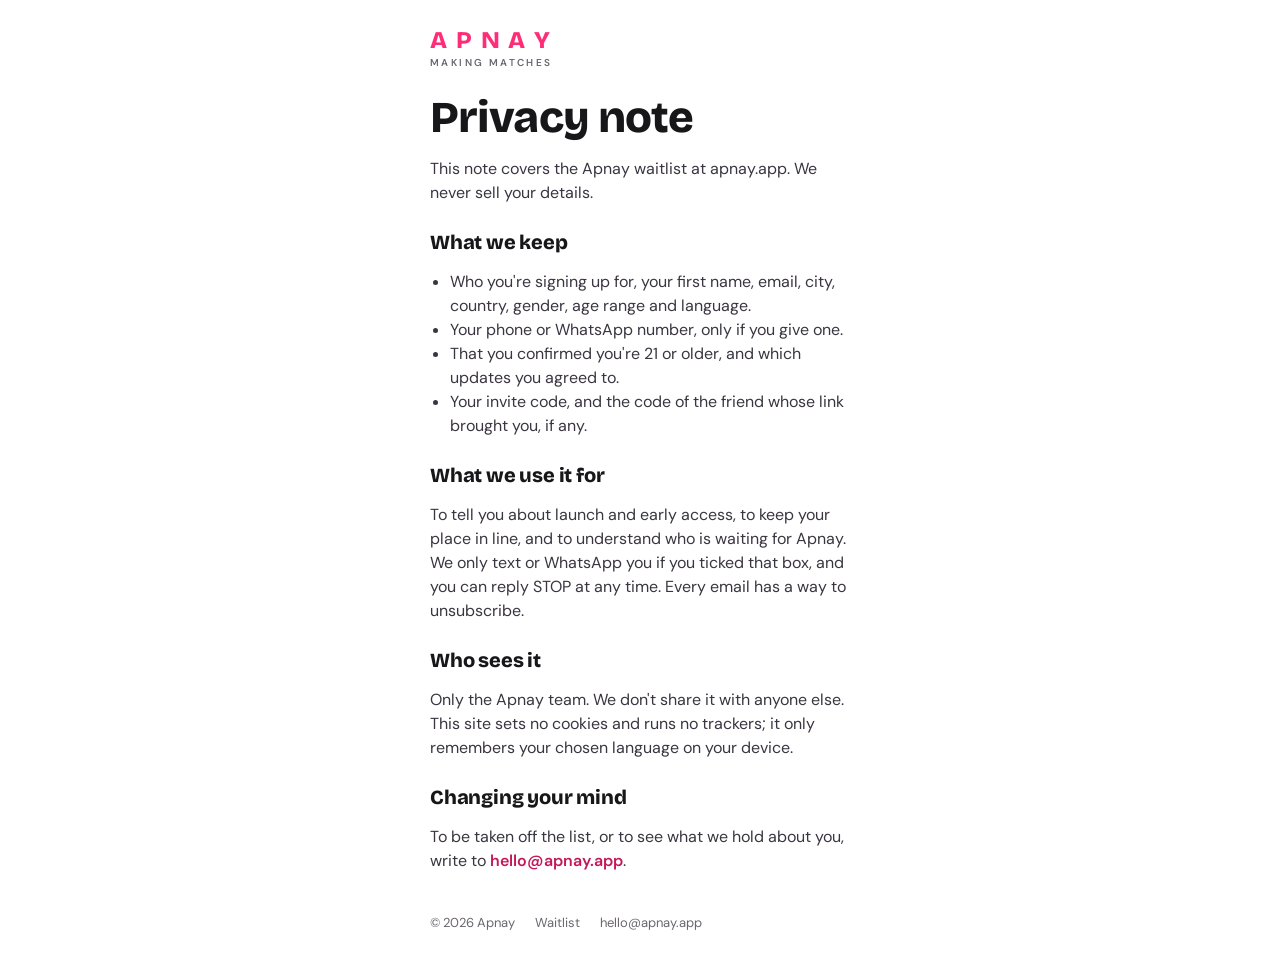
==== privacy.html @ a98d1a00 "Choose a language first, in 22 languages The page now opens with a language choice (the phone's lang" ====
<!doctype html>
<html lang="en" dir="ltr">
<head>
  <meta charset="utf-8">
  <meta name="viewport" content="width=device-width, initial-scale=1, viewport-fit=cover">
  <title>Privacy note — Apnay</title>
  <link rel="icon" href="favicon.svg" type="image/svg+xml">
  <link rel="stylesheet" href="styles.css">
</head>
<body>
<main class="prose">
  <a class="logo" href="/" dir="ltr" aria-label="Apnay, making matches">
    <span class="name" aria-hidden="true"><i>A</i><i>P</i><i>N</i><i>A</i><i>Y</i></span>
    <span class="tag" aria-hidden="true">MAKING MATCHES</span>
  </a>
  <h1 data-i18n="pTitle">Privacy note</h1>
  <p data-i18n="pIntro">This note covers the Apnay waitlist at apnay.app. We never sell your details.</p>

  <h2 data-i18n="pKeepH">What we keep</h2>
  <ul>
    <li data-i18n="pKeep1">Who you're signing up for, your first name, email, city, country, gender, age range and language.</li>
    <li data-i18n="pKeep2">Your phone or WhatsApp number, only if you give one.</li>
    <li data-i18n="pKeep3">That you confirmed you're 21 or older, and which updates you agreed to.</li>
    <li data-i18n="pKeep4">Your invite code, and the code of the friend whose link brought you, if any.</li>
  </ul>

  <h2 data-i18n="pUseH">What we use it for</h2>
  <p data-i18n="pUse">To tell you about launch and early access, to keep your place in line, and to understand who is waiting for Apnay. We only text or WhatsApp you if you ticked that box, and you can reply STOP at any time. Every email has a way to unsubscribe.</p>

  <h2 data-i18n="pWhoH">Who sees it</h2>
  <p data-i18n="pWho">Only the Apnay team. We don't share it with anyone else. This site sets no cookies and runs no trackers; it only remembers your chosen language on your device.</p>

  <h2 data-i18n="pChangeH">Changing your mind</h2>
  <p class="p-change">To be taken off the list, or to see what we hold about you, write to <a href="mailto:hello@apnay.app" dir="ltr">hello@apnay.app</a>.</p>
  <p class="muted p-english" hidden></p>

  <footer>
    <span>© 2026 Apnay</span>
    <a href="/" data-i18n="pBack">Waitlist</a>
    <a href="mailto:hello@apnay.app" dir="ltr">hello@apnay.app</a>
  </footer>
</main>
<script>
// Shows the privacy note in the language chosen on the waitlist page.
(async () => {
  const RTL = ['ur', 'ar', 'pa-Arab', 'ps', 'fa'];
  let code = new URLSearchParams(location.search).get('lang');
  try { code = code || localStorage.getItem('apnay.lang'); } catch { /* private mode */ }
  if (!code || code === 'en' || !/^[a-z]{2,3}(-[A-Za-z]{4})?$/.test(code)) return;
  let d;
  try { const r = await fetch(`i18n/${code}.json`); if (!r.ok) return; d = await r.json(); } catch { return; }
  document.documentElement.lang = code;
  document.documentElement.dir = RTL.includes(code) ? 'rtl' : 'ltr';
  if (!['tr', 'ms', 'id', 'so', 'sw', 'ha', 'fr', 'es', 'de', 'bs', 'sq', 'ru'].includes(code)) document.documentElement.classList.add('nonlatin');
  document.querySelectorAll('[data-i18n]').forEach((n) => { if (d[n.dataset.i18n]) n.textContent = d[n.dataset.i18n]; });
  if (d.pTitle) document.title = `${d.pTitle} — Apnay`;
  if (d.pChange) {
    const p = document.querySelector('.p-change');
    const link = p.querySelector('a');
    const [before, after] = d.pChange.split('{mail}');
    p.replaceChildren(document.createTextNode(before), link, document.createTextNode(after || ''));
  }
  if (d.pEnglish) { const e = document.querySelector('.p-english'); e.textContent = d.pEnglish; e.hidden = false; }
})();
</script>
</body>
</html>
---- styles.css ----
/* Apnay waitlist — design package WL3a (Design, 8 Nov 2026). Phone first; one column on every width. */
@font-face { font-family: "Bricolage Grotesque"; font-weight: 600; font-display: swap; src: url(fonts/bricolage-grotesque-latin-600-normal.woff2) format("woff2"); }
@font-face { font-family: "Bricolage Grotesque"; font-weight: 800; font-display: swap; src: url(fonts/bricolage-grotesque-latin-800-normal.woff2) format("woff2"); }
@font-face { font-family: "DM Sans"; font-weight: 400; font-display: swap; src: url(fonts/dm-sans-latin-400-normal.woff2) format("woff2"); }
@font-face { font-family: "DM Sans"; font-weight: 500; font-display: swap; src: url(fonts/dm-sans-latin-500-normal.woff2) format("woff2"); }
@font-face { font-family: "DM Sans"; font-weight: 600; font-display: swap; src: url(fonts/dm-sans-latin-600-normal.woff2) format("woff2"); }

:root {
  --brand: #FF2D78;
  --brand-deep: #c4185a;
  --tint: #FFF0F5;
  --ink: #17171A;
  --grey: #6b6670;
  --line: #e8e3e8;
  --field: #fbf9fb;
  --error: #c4214f;
  --display: "Bricolage Grotesque", "Avenir Next", system-ui, sans-serif;
  --body: "DM Sans", -apple-system, "Segoe UI", system-ui, sans-serif;
  --mono: ui-monospace, "SF Mono", Menlo, Consolas, monospace;
  color-scheme: light;
}
* { box-sizing: border-box; }
html { -webkit-text-size-adjust: 100%; }
body { margin: 0; background: #fff; color: var(--ink); font: 400 16px/1.5 var(--body); }
a { color: var(--brand-deep); font-weight: 600; text-decoration: none; }
a:hover { text-decoration: underline; }
:focus-visible { outline: 2px solid var(--brand); outline-offset: 2px; }
[hidden] { display: none !important; }

main {
  max-width: 460px; margin: 0 auto;
  padding: max(28px, env(safe-area-inset-top)) max(20px, env(safe-area-inset-right)) max(28px, env(safe-area-inset-bottom)) max(20px, env(safe-area-inset-left));
}

/* Logo: APNAY spread to exactly the width of MAKING MATCHES */
.logo { display: inline-grid; width: max-content; color: inherit; text-decoration: none !important; }
.logo .name { display: flex; justify-content: space-between; font: 800 24px/1 var(--display); color: var(--brand); }
.logo .name i { font-style: normal; }
.logo .tag { font: 600 10px/1 var(--body); letter-spacing: .24em; margin-right: -.24em; color: var(--grey); margin-top: 6px; }

h1 { font: 800 clamp(36px, 9.5vw, 52px)/1.02 var(--display); letter-spacing: -.02em; margin: 28px 0 14px; text-wrap: balance; }
h1 em { font-style: normal; color: var(--brand); }
h2 { font: 800 24px/1.15 var(--display); letter-spacing: -.01em; margin: 0 0 16px; }
.lede { color: var(--grey); font-size: 18px; margin: 0; }
.invited { display: inline-block; margin: 16px 0 0; padding: 7px 14px; border-radius: 999px; background: var(--tint); color: var(--brand-deep); font-weight: 600; font-size: 14px; }

form { margin-top: 36px; }
fieldset { border: 0; margin: 0; padding: 0; min-width: 0; }
.field { display: block; margin: 0 0 18px; }
.label, legend { display: block; font-weight: 600; font-size: 13px; margin: 0 0 8px; padding: 0; }
.opt { font-weight: 400; color: var(--grey); }
.hint { display: block; color: var(--grey); font-size: 13px; margin-top: 6px; }
input:not([type=radio]):not([type=checkbox]), select {
  width: 100%; min-height: 48px; font: 400 16px var(--body); color: var(--ink);
  background: var(--field); border: 1.5px solid var(--line); border-radius: 12px; padding: 12px 14px;
  appearance: none; -webkit-appearance: none;
}
select { background-image: url("data:image/svg+xml,%3Csvg xmlns='http://www.w3.org/2000/svg' width='12' height='8'%3E%3Cpath d='M1 1l5 5 5-5' fill='none' stroke='%236b6670' stroke-width='1.6'/%3E%3C/svg%3E"); background-repeat: no-repeat; background-position: right 14px center; padding-right: 36px; }
input:focus, select:focus { outline: none; border-color: var(--brand); }
.invalid input, .invalid select, .invalid .choice span { border-color: var(--error) !important; }
.pair { display: grid; grid-template-columns: 1fr; gap: 0 12px; }

.choices.two { display: grid; grid-template-columns: 1fr 1fr; gap: 10px; }
.choice { position: relative; cursor: pointer; display: block; }
.choice input { position: absolute; opacity: 0; inset: 0; margin: 0; cursor: pointer; }
.choice span { display: block; height: 100%; border: 1.5px solid var(--line); border-radius: 12px; background: var(--field); transition: border-color .15s, background .15s; }
.choice.card span { padding: 12px 14px; }
.choice.card b { display: block; font-weight: 600; font-size: 15px; }
.choice.card small { display: block; color: var(--grey); font-size: 13px; margin-top: 2px; }
.pill-choice span { min-height: 48px; display: grid; place-items: center; font-weight: 500; }
.choice input:checked + span { border-color: var(--brand); background: var(--tint); color: var(--brand-deep); }
.choice input:checked + span small { color: var(--grey); }
.choice input:focus-visible + span { outline: 2px solid var(--brand); outline-offset: 2px; }

.ticks { border-top: 1px solid var(--line); padding-top: 16px; margin: 4px 0 20px; display: grid; gap: 12px; }
.tick { display: grid; grid-template-columns: 22px 1fr; gap: 12px; align-items: start; font-size: 14px; color: var(--grey); cursor: pointer; }
.tick b { color: var(--ink); font-weight: 600; }
.tick input { width: 22px; height: 22px; margin: 0; accent-color: var(--brand); cursor: pointer; }
.tick.invalid input { outline: 2px solid var(--error); outline-offset: 1px; border-radius: 4px; }

.btn { display: inline-flex; align-items: center; justify-content: center; width: 100%; min-height: 52px; padding: 12px 22px;
  border-radius: 999px; border: 1.5px solid var(--brand); background: var(--brand); color: #fff; font: 600 17px var(--body); cursor: pointer; text-decoration: none !important; }
.btn:hover { filter: brightness(1.04); }
.btn[disabled] { opacity: .7; cursor: progress; }
.btn.ghost { background: #fff; color: var(--brand-deep); border-color: var(--line); }
.error { color: var(--error); margin: 14px 0 0; font-size: 15px; }
.fine { text-align: center; color: var(--grey); font-size: 13px; margin: 14px 0 0; }
/* hidden from people without pushing it off-screen (an offset would widen right-to-left pages) */
.hp { position: absolute; width: 1px; height: 1px; margin: -1px; padding: 0; overflow: hidden; clip-path: inset(50%); white-space: nowrap; border: 0; }

/* after signing up */
.done-title { margin-bottom: 22px; }
.inbox { border: 1.5px solid var(--brand); border-radius: 18px; padding: 18px 20px; margin-bottom: 18px; color: var(--grey); }
.inbox p { margin: 0 0 8px; }
.inbox b { color: var(--ink); font-weight: 500; overflow-wrap: anywhere; }
.kicker { color: var(--brand-deep); font-weight: 600; font-size: 13px; letter-spacing: .04em; }
.small { font-size: 14px; margin: 0 !important; }
.place { background: var(--tint); border-radius: 22px; padding: 26px 20px; text-align: center; color: var(--grey); margin-bottom: 26px; }
.place p { margin: 0; }
.place .num { font: 800 64px/1.1 var(--display); letter-spacing: -.03em; color: var(--brand); margin: 6px 0; }
.share h2 { margin-bottom: 6px; }
.muted { color: var(--grey); margin: 0; }
.muted b { color: var(--ink); }
.link { border: 1.5px dashed var(--line); border-radius: 12px; padding: 12px 14px; margin: 16px 0 12px; font: 15px var(--mono); overflow-x: auto; white-space: nowrap; }
.share-buttons { display: grid; grid-template-columns: 1fr 1fr; gap: 10px; }
.share-buttons .btn { font-size: 15px; min-height: 48px; padding: 10px 8px; white-space: nowrap; }
.friends { text-align: center; color: var(--grey); font-size: 14px; margin: 10px 0 0; }
.friends b { color: var(--ink); font-weight: 600; }
.follow { margin-top: 26px; }

footer { display: flex; flex-wrap: wrap; gap: 6px 20px; margin-top: 40px; color: var(--grey); font-size: 13px; }
footer a { color: var(--grey); font-weight: 400; }

@media (min-width: 400px) { .pair { grid-template-columns: 1fr 1fr; } }

/* ---- DESKTOP (proposed by Design, D1–D4; not approved yet). Preview with ?layout=desktop ---- */
@media (min-width: 960px) {
  html.desktop main { max-width: none; display: grid; grid-template-columns: minmax(0, 5fr) minmax(0, 6fr); gap: 0; min-height: 100vh; padding: 0; }
  html.desktop #top { grid-row: 1 / span 2; align-self: start; position: sticky; top: 0; height: 100vh; background: var(--tint); padding: 48px 72px; display: flex; flex-direction: column; }
  html.desktop #top .logo .name { font-size: 30px; }
  html.desktop #top .logo .tag { font-size: 12px; margin-top: 8px; }
  html.desktop #top .hero { margin: auto 0; }
  html.desktop #top .invited { background: #fff; }
  html.desktop #top h1 { font-size: clamp(44px, 4vw, 60px); margin: 0 0 20px; max-width: none; }
  html.desktop #top h1 em { display: block; }
  html.desktop #top .lede { max-width: 30ch; text-wrap: pretty; font-size: 18px; }
  html.desktop form { padding: 72px 72px 32px; max-width: 620px; width: 100%; margin-top: 0; }
  html.desktop footer { grid-column: 2; padding: 0 72px 40px; margin-top: 0; }
  html.desktop .done { grid-column: 1 / -1; width: 100%; max-width: 520px; margin: 0 auto; padding: 56px 0 24px; }
  html.desktop #top[hidden] ~ footer { grid-column: 1 / -1; justify-content: center; padding-bottom: 40px; }
}

/* privacy page */
.prose h1 { font-size: clamp(32px, 8vw, 44px); }
.prose h2 { font-size: 20px; margin: 26px 0 8px; }
.prose p, .prose li { color: #3a3540; }
.prose ul { padding-left: 20px; }

/* ---- language: first screen, switcher, right-to-left and non-Latin scripts ---- */
.topbar { display: flex; align-items: center; justify-content: space-between; gap: 12px; }
.lang-switch { font: 500 14px var(--body); color: var(--grey); background: #fff; border: 1.5px solid var(--line); border-radius: 999px; padding: 6px 12px; cursor: pointer; white-space: nowrap; }
.lang-switch:hover { border-color: var(--brand); color: var(--brand-deep); }
#lang h1 { margin-bottom: 6px; }
.lang-sub { font-size: 20px; margin: 0 0 18px; }
.lang-list { display: grid; grid-template-columns: 1fr 1fr; gap: 10px; margin-top: 18px; }
.lang-btn { display: flex; flex-direction: column; align-items: flex-start; gap: 2px; text-align: start; min-height: 64px; padding: 10px 14px;
  background: var(--field); border: 1.5px solid var(--line); border-radius: 12px; cursor: pointer; color: var(--ink); font: inherit; }
.lang-btn:hover, .lang-btn:focus-visible { border-color: var(--brand); background: var(--tint); }
.lang-btn.suggested { border-color: var(--brand); background: var(--tint); grid-column: 1 / -1; }
.lang-btn .native { font-size: 18px; font-weight: 600; line-height: 1.5; }
.lang-btn .english { font-size: 13px; color: var(--grey); }
.lang-btn.other { justify-content: center; font-weight: 600; color: var(--brand-deep); }
.lang-other { margin-top: 18px; color: var(--grey); }
.lang-other p { margin: 0 0 14px; }

[dir=rtl] select { background-position: left 14px center; padding-right: 14px; padding-left: 36px; }
[dir=rtl] .lang-btn { align-items: flex-end; }
[dir=rtl] .lang-btn .native, [dir=rtl] .lang-btn .english { text-align: right; }
html.nonlatin h1, html.nonlatin h2, html.nonlatin .place .num { letter-spacing: 0; }
html.nonlatin h1 { line-height: 1.35; }
html.nonlatin h2 { line-height: 1.4; }
/* Nastaliq (Urdu, Shahmukhi) needs much more room between lines */
html:lang(ur), html:lang(pa-Arab) { --body: "Noto Nastaliq Urdu", "Jameel Noori Nastaleeq", "Urdu Typesetting", -apple-system, system-ui, sans-serif; }
html:lang(ur) body, html:lang(pa-Arab) body { line-height: 1.9; }
html:lang(ur) h1, html:lang(pa-Arab) h1 { line-height: 1.75; font-family: var(--body); font-weight: 700; }
html:lang(ur) h2, html:lang(pa-Arab) h2, html:lang(ur) .lang-btn .native { line-height: 1.8; font-family: var(--body); font-weight: 700; }
@media (min-width: 960px) {
  html.desktop #lang { grid-column: 1 / -1; width: 100%; max-width: 560px; margin: 0 auto; padding: 56px 0 24px; }
}
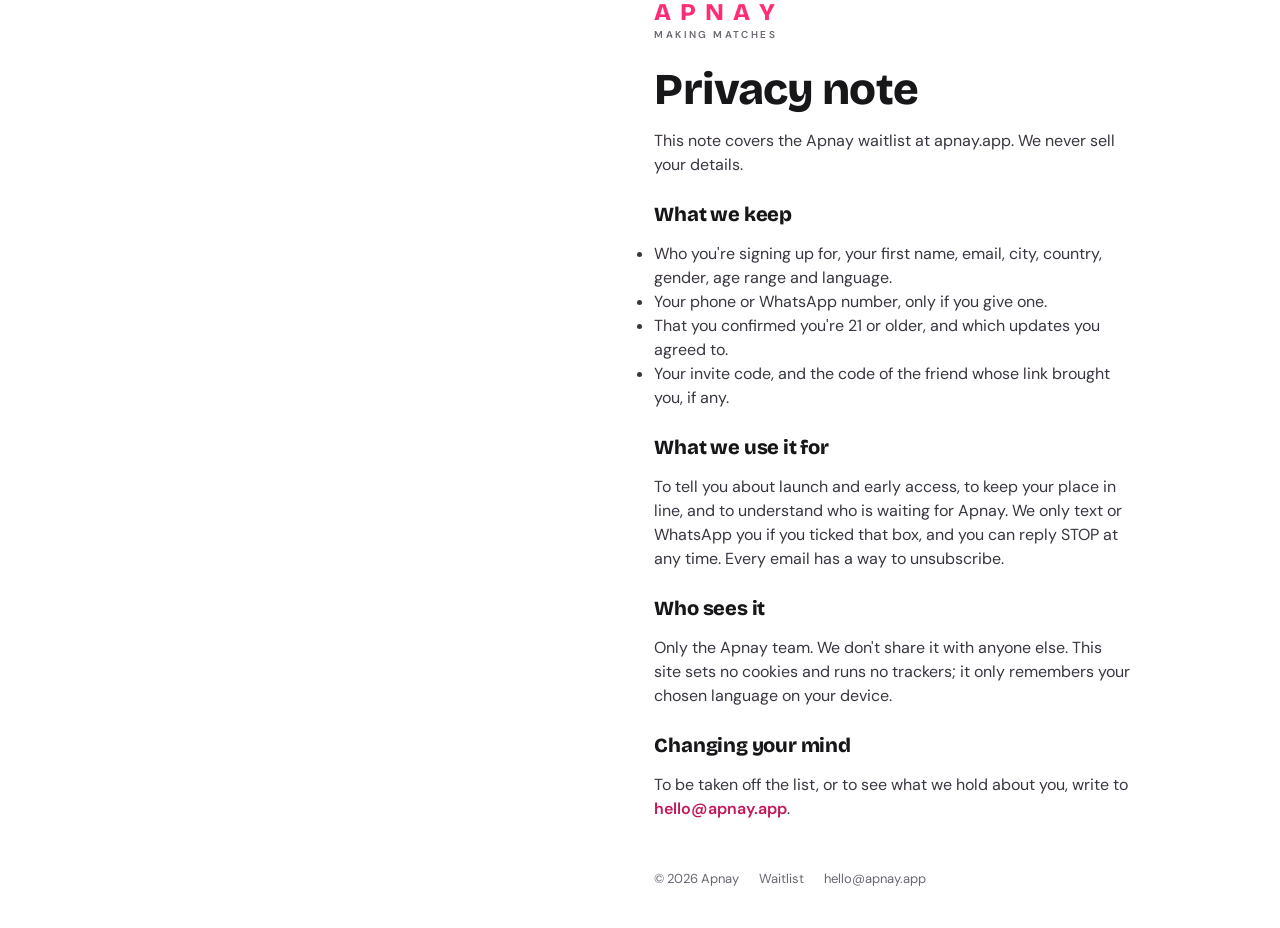
==== commit 0a169351: "English only at launch: remove the language menu and the translate note Decided 10 Nov. Translations" ====
--- a/privacy.html
+++ b/privacy.html
@@ -42,7 +42,10 @@
 </main>
 <script>
 // Shows the privacy note in the language chosen on the waitlist page.
+// Off for now: English only at launch (decided 10 Nov). Delete the next line to turn translations back on.
+const TRANSLATIONS_ON = false;
 (async () => {
+  if (!TRANSLATIONS_ON) return;
   const RTL = ['ur', 'ar', 'pa-Arab', 'ps', 'fa'];
   let code = new URLSearchParams(location.search).get('lang');
   try { code = code || localStorage.getItem('apnay.lang'); } catch { /* private mode */ }
--- a/styles.css
+++ b/styles.css
@@ -1,4 +1,4 @@
-/* Apnay waitlist — design package WL3a (Design, 8 Nov 2026). Phone first; one column on every width. */
+/* Apnay waitlist — design package WL3a (Design, 8 Nov 2026), WL3k phone flow, WL3l desktop (10 Nov 2026). Phone first. */
 @font-face { font-family: "Bricolage Grotesque"; font-weight: 600; font-display: swap; src: url(fonts/bricolage-grotesque-latin-600-normal.woff2) format("woff2"); }
 @font-face { font-family: "Bricolage Grotesque"; font-weight: 800; font-display: swap; src: url(fonts/bricolage-grotesque-latin-800-normal.woff2) format("woff2"); }
 @font-face { font-family: "DM Sans"; font-weight: 400; font-display: swap; src: url(fonts/dm-sans-latin-400-normal.woff2) format("woff2"); }
@@ -113,21 +113,35 @@
 
 @media (min-width: 400px) { .pair { grid-template-columns: 1fr 1fr; } }
 
-/* ---- DESKTOP (proposed by Design, D1–D4; not approved yet). Preview with ?layout=desktop ---- */
+/* Phones: the headline belongs to the form; later steps carry their own small top bar. */
+body[data-step] #top { display: none; }
+
+/* ---- DESKTOP, 960 px and wider (WL3l, WD1–WD5): a pink panel on the left with the logo and headline that stays on
+   every step (only the line under the headline changes); each step's content in a column on the right. ---- */
 @media (min-width: 960px) {
-  html.desktop main { max-width: none; display: grid; grid-template-columns: minmax(0, 5fr) minmax(0, 6fr); gap: 0; min-height: 100vh; padding: 0; }
-  html.desktop #top { grid-row: 1 / span 2; align-self: start; position: sticky; top: 0; height: 100vh; background: var(--tint); padding: 48px 72px; display: flex; flex-direction: column; }
-  html.desktop #top .logo .name { font-size: 30px; }
-  html.desktop #top .logo .tag { font-size: 12px; margin-top: 8px; }
-  html.desktop #top .hero { margin: auto 0; }
-  html.desktop #top .invited { background: #fff; }
-  html.desktop #top h1 { font-size: clamp(44px, 4vw, 60px); margin: 0 0 20px; max-width: none; }
-  html.desktop #top h1 em { display: block; }
-  html.desktop #top .lede { max-width: 30ch; text-wrap: pretty; font-size: 18px; }
-  html.desktop form { padding: 72px 72px 32px; max-width: 620px; width: 100%; margin-top: 0; }
-  html.desktop footer { grid-column: 2; padding: 0 72px 40px; margin-top: 0; }
-  html.desktop .done { grid-column: 1 / -1; width: 100%; max-width: 520px; margin: 0 auto; padding: 56px 0 24px; }
-  html.desktop #top[hidden] ~ footer { grid-column: 1 / -1; justify-content: center; padding-bottom: 40px; }
+  main { max-width: none; margin: 0; padding: 0 0 0 45.5%; min-height: 100vh; }
+  [dir=rtl] main { padding: 0 45.5% 0 0; }
+  #top, body[data-step] #top { display: flex; flex-direction: column; position: fixed; top: 0; bottom: 0; inset-inline-start: 0; width: 45.5%;
+    background: var(--tint); padding: 52px 72px; overflow-y: auto; }
+  #top .logo .name { font-size: 30px; }
+  #top .logo .tag { font-size: 12px; margin-top: 8px; }
+  #top .hero { margin: auto 0; padding-bottom: 52px; }
+  #top h1 { font-size: clamp(44px, 4vw, 60px); margin: 0 0 22px; }
+  #top h1 em { display: block; }
+  #top .lede { max-width: 372px; text-wrap: pretty; }
+  #top .invited { background: #fff; }
+  #top .lang-switch { background: transparent; }
+  main > :not(#top) { max-width: 620px; padding-left: 72px; padding-right: 72px; }
+  .lang-other { margin: 24px 0 0; }
+  form#join { margin-top: 0; padding-top: 64px; }
+  form#join h2 { font-size: 22px; }
+  .names { display: grid; grid-template-columns: 1fr 1fr; gap: 0 12px; }
+  .done > .topbar, .about > .topbar, .unsubscribed > .topbar { display: none; }
+  .done, .about, .unsubscribed { padding-top: 64px; }
+  .done-title, .unsubscribed h1 { font-size: 36px; margin-top: 0; }
+  .about .confirmed-pill { margin-top: 0; }
+  .about h1 { font-size: 32px; }
+  footer { margin-top: 48px; padding-bottom: 40px; }
 }
 
 /* privacy page */
@@ -138,24 +152,13 @@
 
 /* ---- language: first screen, switcher, right-to-left and non-Latin scripts ---- */
 .topbar { display: flex; align-items: center; justify-content: space-between; gap: 12px; }
-.lang-switch { font: 500 14px var(--body); color: var(--grey); background: #fff; border: 1.5px solid var(--line); border-radius: 999px; padding: 6px 12px; cursor: pointer; white-space: nowrap; }
-.lang-switch:hover { border-color: var(--brand); color: var(--brand-deep); }
-#lang h1 { margin-bottom: 6px; }
-.lang-sub { font-size: 20px; margin: 0 0 18px; }
-.lang-list { display: grid; grid-template-columns: 1fr 1fr; gap: 10px; margin-top: 18px; }
-.lang-btn { display: flex; flex-direction: column; align-items: flex-start; gap: 2px; text-align: start; min-height: 64px; padding: 10px 14px;
-  background: var(--field); border: 1.5px solid var(--line); border-radius: 12px; cursor: pointer; color: var(--ink); font: inherit; }
-.lang-btn:hover, .lang-btn:focus-visible { border-color: var(--brand); background: var(--tint); }
-.lang-btn.suggested { border-color: var(--brand); background: var(--tint); grid-column: 1 / -1; }
-.lang-btn .native { font-size: 18px; font-weight: 600; line-height: 1.5; }
-.lang-btn .english { font-size: 13px; color: var(--grey); }
-.lang-btn.other { justify-content: center; font-weight: 600; color: var(--brand-deep); }
-.lang-other { margin-top: 18px; color: var(--grey); }
-.lang-other p { margin: 0 0 14px; }
-
+.lang-switch { position: relative; display: inline-flex; align-items: center; gap: 4px; font: 600 13px var(--body); letter-spacing: .04em; color: var(--grey);
+  background: #fff; border: 1.5px solid var(--line); border-radius: 999px; padding: 5px 10px; cursor: pointer; white-space: nowrap; }
+.lang-switch:hover, .lang-switch:focus-within { border-color: var(--brand); color: var(--brand-deep); }
+/* the real control: the phone's own picker, laid invisibly over the small button */
+.lang-switch .lang-select { position: absolute; inset: 0; width: 100%; height: 100%; opacity: 0; cursor: pointer; font-size: 16px; min-height: 0; padding: 0; border: 0; }
+.lang-other { margin: 0 0 16px; padding: 12px 14px; border-radius: 12px; background: var(--tint); color: var(--ink); font-size: 14px; }
 [dir=rtl] select { background-position: left 14px center; padding-right: 14px; padding-left: 36px; }
-[dir=rtl] .lang-btn { align-items: flex-end; }
-[dir=rtl] .lang-btn .native, [dir=rtl] .lang-btn .english { text-align: right; }
 html.nonlatin h1, html.nonlatin h2, html.nonlatin .place .num { letter-spacing: 0; }
 html.nonlatin h1 { line-height: 1.35; }
 html.nonlatin h2 { line-height: 1.4; }
@@ -163,7 +166,34 @@
 html:lang(ur), html:lang(pa-Arab) { --body: "Noto Nastaliq Urdu", "Jameel Noori Nastaleeq", "Urdu Typesetting", -apple-system, system-ui, sans-serif; }
 html:lang(ur) body, html:lang(pa-Arab) body { line-height: 1.9; }
 html:lang(ur) h1, html:lang(pa-Arab) h1 { line-height: 1.75; font-family: var(--body); font-weight: 700; }
-html:lang(ur) h2, html:lang(pa-Arab) h2, html:lang(ur) .lang-btn .native { line-height: 1.8; font-family: var(--body); font-weight: 700; }
-@media (min-width: 960px) {
-  html.desktop #lang { grid-column: 1 / -1; width: 100%; max-width: 560px; margin: 0 auto; padding: 56px 0 24px; }
-}
+html:lang(ur) h2, html:lang(pa-Arab) h2 { line-height: 1.8; font-family: var(--body); font-weight: 700; }
+
+/* ---- WL3k: phone code + number, about them, share pictures ---- */
+.phone-row { display: grid; grid-template-columns: 104px 1fr; gap: 10px; }
+.code-box { position: relative; display: flex; align-items: center; min-height: 48px; padding: 0 30px 0 14px; background: var(--field) url("data:image/svg+xml,%3Csvg xmlns='http://www.w3.org/2000/svg' width='12' height='8'%3E%3Cpath d='M1 1l5 5 5-5' fill='none' stroke='%236b6670' stroke-width='1.6'/%3E%3C/svg%3E") no-repeat right 12px center;
+  border: 1.5px solid var(--line); border-radius: 12px; font-size: 16px; cursor: pointer; }
+.code-box.empty .code-shown { color: var(--grey); }
+.code-box:focus-within { border-color: var(--brand); }
+.code-box select { position: absolute; inset: 0; width: 100%; height: 100%; opacity: 0; cursor: pointer; font-size: 16px; min-height: 0; }
+.invalid .code-box, .invalid .phone-row input { border-color: var(--error); }
+input::placeholder { color: #a39ca6; }
+
+.confirmed-pill { display: inline-flex; align-items: center; gap: 8px; margin: 22px 0 0; padding: 7px 14px 7px 8px; border-radius: 999px;
+  background: var(--tint); color: var(--brand-deep); font-weight: 600; font-size: 14px; }
+.confirmed-pill span:first-child { display: grid; place-items: center; width: 20px; height: 20px; border-radius: 50%; background: var(--brand); color: #fff; font-size: 12px; }
+.about h1 { font-size: clamp(28px, 7.5vw, 36px); margin-top: 14px; }
+.about > .muted { margin-bottom: 22px; }
+.about form { margin-top: 0; display: grid; gap: 0; }
+.about .btn.ghost { margin-top: 10px; }
+
+.pictures { margin-top: 20px; }
+.pick-label { font-weight: 600; font-size: 13px; margin: 0 0 10px; }
+.picture-grid { display: grid; grid-template-columns: 1fr 1fr; gap: 12px; margin-bottom: 14px; }
+.picture-grid.three { grid-template-columns: repeat(3, 1fr); gap: 10px; }
+.picture { padding: 0; border: 3px solid transparent; border-radius: 16px; background: none; cursor: pointer; line-height: 0; }
+.picture img { width: 100%; border-radius: 12px; display: block; }
+.picture.picked { border-color: var(--brand); }
+.picture:focus-visible { outline: 2px solid var(--brand); outline-offset: 2px; }
+.link-button { display: block; width: 100%; margin: 10px 0 0; padding: 8px; background: none; border: 0; color: var(--brand-deep); font: 600 15px var(--body); cursor: pointer; }
+.picture-note { text-align: center; margin: 6px 0 0 !important; }
+.unsubscribed h1 { margin-top: 28px; }
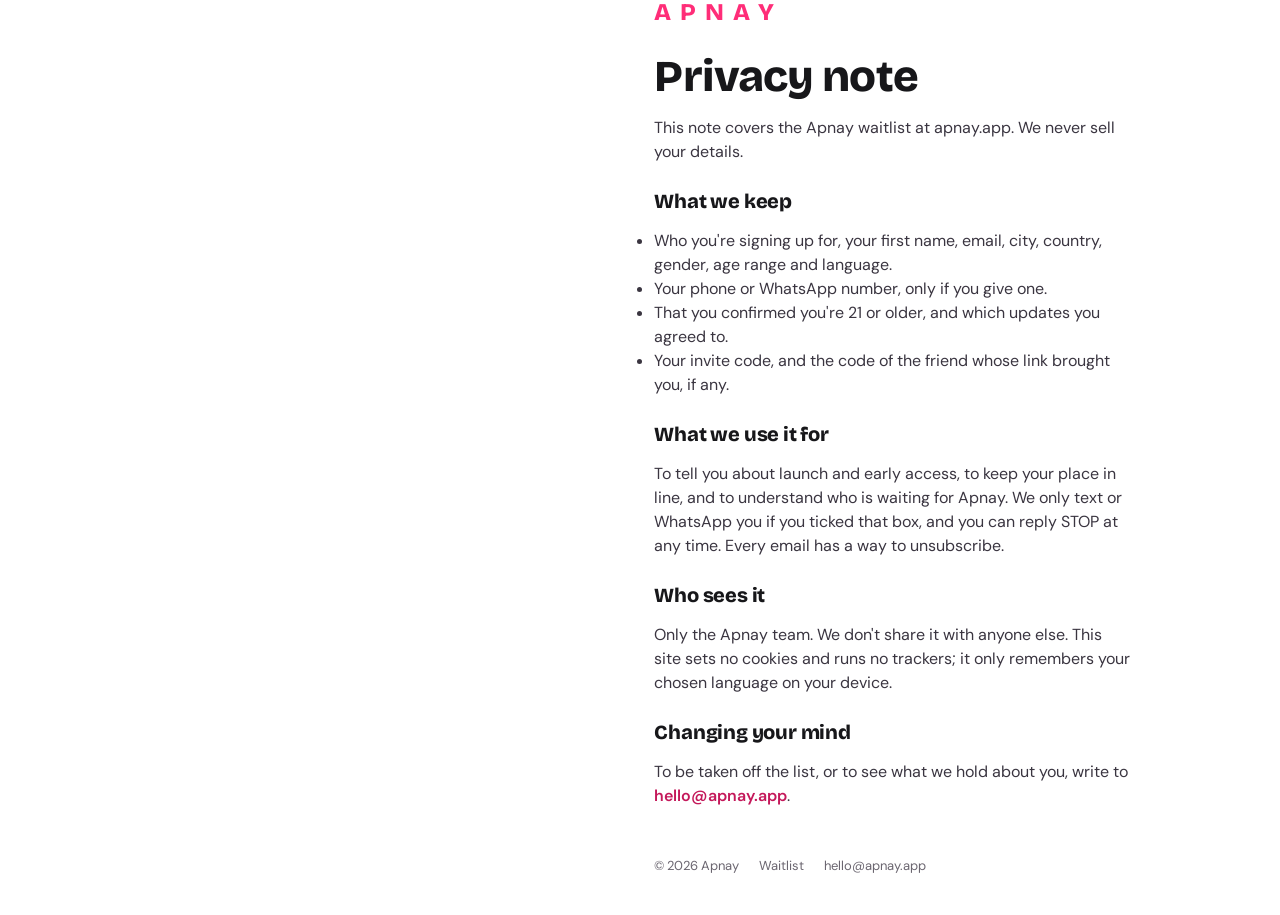
==== commit 49e16616: "Remove MAKING MATCHES from the waitlist: page, privacy note, share pictures and link preview The log" ====
--- a/privacy.html
+++ b/privacy.html
@@ -5,13 +5,12 @@
   <meta name="viewport" content="width=device-width, initial-scale=1, viewport-fit=cover">
   <title>Privacy note — Apnay</title>
   <link rel="icon" href="favicon.svg" type="image/svg+xml">
-  <link rel="stylesheet" href="styles.css">
+  <link rel="stylesheet" href="styles.css?v=1112">
 </head>
 <body>
 <main class="prose">
-  <a class="logo" href="/" dir="ltr" aria-label="Apnay, making matches">
+  <a class="logo" href="/" dir="ltr" aria-label="Apnay">
     <span class="name" aria-hidden="true"><i>A</i><i>P</i><i>N</i><i>A</i><i>Y</i></span>
-    <span class="tag" aria-hidden="true">MAKING MATCHES</span>
   </a>
   <h1 data-i18n="pTitle">Privacy note</h1>
   <p data-i18n="pIntro">This note covers the Apnay waitlist at apnay.app. We never sell your details.</p>
--- a/styles.css
+++ b/styles.css
@@ -32,11 +32,10 @@
   padding: max(28px, env(safe-area-inset-top)) max(20px, env(safe-area-inset-right)) max(28px, env(safe-area-inset-bottom)) max(20px, env(safe-area-inset-left));
 }
 
-/* Logo: APNAY spread to exactly the width of MAKING MATCHES */
+/* Logo: APNAY in spaced letters, at a set width */
 .logo { display: inline-grid; width: max-content; color: inherit; text-decoration: none !important; }
-.logo .name { display: flex; justify-content: space-between; font: 800 24px/1 var(--display); color: var(--brand); }
+.logo .name { display: flex; justify-content: space-between; width: 120px; font: 800 24px/1 var(--display); color: var(--brand); }
 .logo .name i { font-style: normal; }
-.logo .tag { font: 600 10px/1 var(--body); letter-spacing: .24em; margin-right: -.24em; color: var(--grey); margin-top: 6px; }
 
 h1 { font: 800 clamp(36px, 9.5vw, 52px)/1.02 var(--display); letter-spacing: -.02em; margin: 28px 0 14px; text-wrap: balance; }
 h1 em { font-style: normal; color: var(--brand); }
@@ -123,8 +122,7 @@
   [dir=rtl] main { padding: 0 45.5% 0 0; }
   #top, body[data-step] #top { display: flex; flex-direction: column; position: fixed; top: 0; bottom: 0; inset-inline-start: 0; width: 45.5%;
     background: var(--tint); padding: 52px 72px; overflow-y: auto; }
-  #top .logo .name { font-size: 30px; }
-  #top .logo .tag { font-size: 12px; margin-top: 8px; }
+  #top .logo .name { font-size: 30px; width: 144px; }
   #top .hero { margin: auto 0; padding-bottom: 52px; }
   #top h1 { font-size: clamp(44px, 4vw, 60px); margin: 0 0 22px; }
   #top h1 em { display: block; }
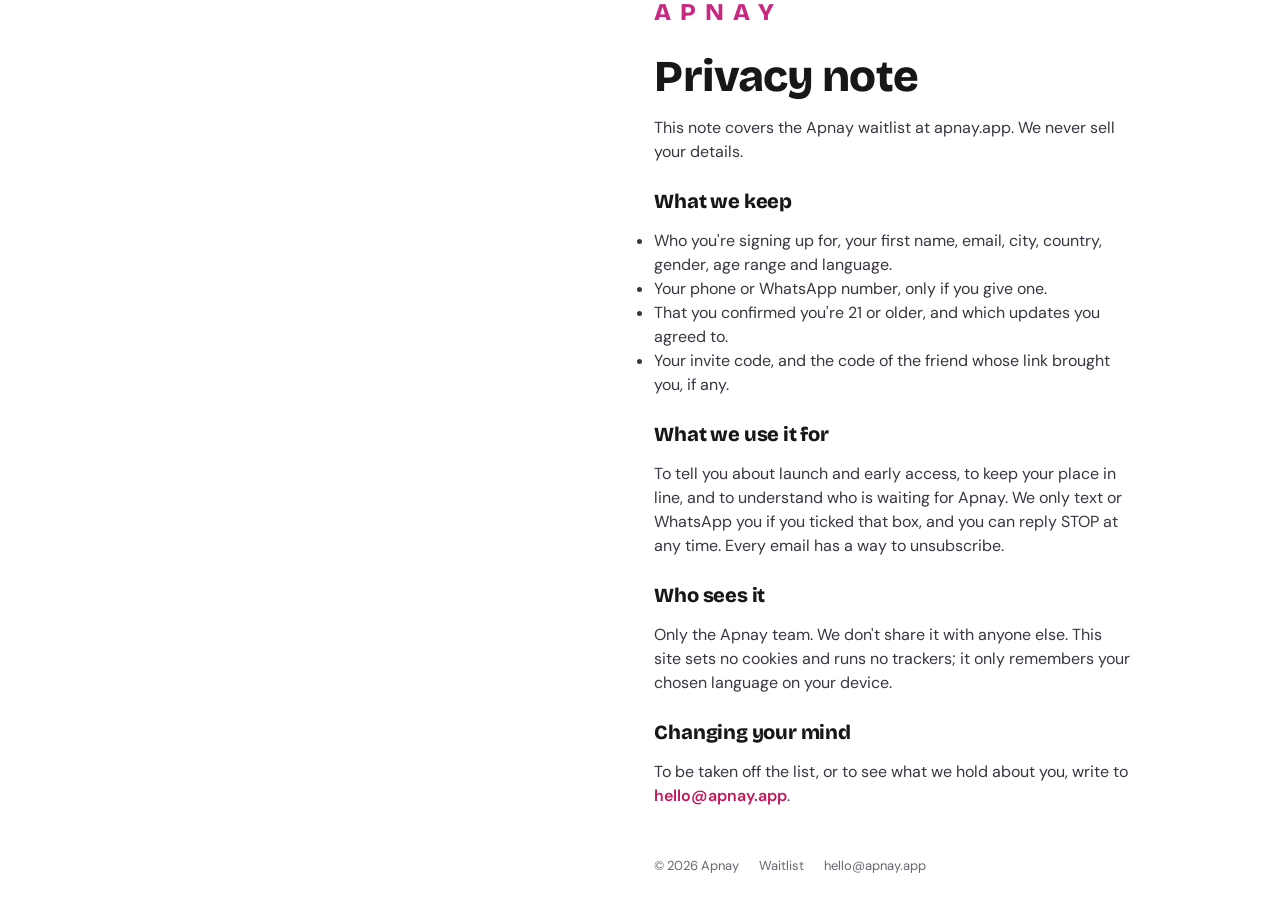
==== commit 245775c6: "One brand pink: #c92881 replaces #FF2D78 on the waitlist Logo, headline, buttons, favicon, share pic" ====
--- a/privacy.html
+++ b/privacy.html
@@ -5,7 +5,7 @@
   <meta name="viewport" content="width=device-width, initial-scale=1, viewport-fit=cover">
   <title>Privacy note — Apnay</title>
   <link rel="icon" href="favicon.svg" type="image/svg+xml">
-  <link rel="stylesheet" href="styles.css?v=1112">
+  <link rel="stylesheet" href="styles.css?v=1114b">
 </head>
 <body>
 <main class="prose">
--- a/styles.css
+++ b/styles.css
@@ -6,7 +6,7 @@
 @font-face { font-family: "DM Sans"; font-weight: 600; font-display: swap; src: url(fonts/dm-sans-latin-600-normal.woff2) format("woff2"); }
 
 :root {
-  --brand: #FF2D78;
+  --brand: #c92881;
   --brand-deep: #c4185a;
   --tint: #FFF0F5;
   --ink: #17171A;
@@ -114,6 +114,7 @@
 
 /* Phones: the headline belongs to the form; later steps carry their own small top bar. */
 body[data-step] #top { display: none; }
+body[data-step] .check-place { display: none; }
 
 /* ---- DESKTOP, 960 px and wider (WL3l, WD1–WD5): a pink panel on the left with the logo and headline that stays on
    every step (only the line under the headline changes); each step's content in a column on the right. ---- */
@@ -134,9 +135,9 @@
   form#join { margin-top: 0; padding-top: 64px; }
   form#join h2 { font-size: 22px; }
   .names { display: grid; grid-template-columns: 1fr 1fr; gap: 0 12px; }
-  .done > .topbar, .about > .topbar, .unsubscribed > .topbar { display: none; }
-  .done, .about, .unsubscribed { padding-top: 64px; }
-  .done-title, .unsubscribed h1 { font-size: 36px; margin-top: 0; }
+  .done > .topbar, .about > .topbar, .unsubscribed > .topbar, .check > .topbar, .sent > .topbar { display: none; }
+  .done, .about, .unsubscribed, .check, .sent { padding-top: 64px; }
+  .done-title, .unsubscribed h1, .check h1, .sent h1 { font-size: 36px; margin-top: 0; }
   .about .confirmed-pill { margin-top: 0; }
   .about h1 { font-size: 32px; }
   footer { margin-top: 48px; padding-bottom: 40px; }
@@ -195,3 +196,15 @@
 .link-button { display: block; width: 100%; margin: 10px 0 0; padding: 8px; background: none; border: 0; color: var(--brand-deep); font: 600 15px var(--body); cursor: pointer; }
 .picture-note { text-align: center; margin: 6px 0 0 !important; }
 .unsubscribed h1 { margin-top: 28px; }
+
+/* ---- the way back in (WP11–WP13) ---- */
+.check-place { margin: 14px 0 0; color: var(--grey); font-size: 16px; }
+.check h1, .sent h1 { margin: 28px 0 14px; }
+.check .check-note { margin-bottom: 22px; font-size: 17px; }
+.check form { margin-top: 0; }
+.check .fine { margin-top: 22px; font-size: 15px; }
+.sent .inbox { margin-top: 8px; }
+.sent .try-another { width: auto; padding: 8px 0; text-align: start; }
+.done-title.welcome { font-size: clamp(28px, 8.2vw, 40px); }
+/* screens get focus when they open (for screen readers); no outline around the whole screen */
+section[tabindex="-1"]:focus { outline: none; }
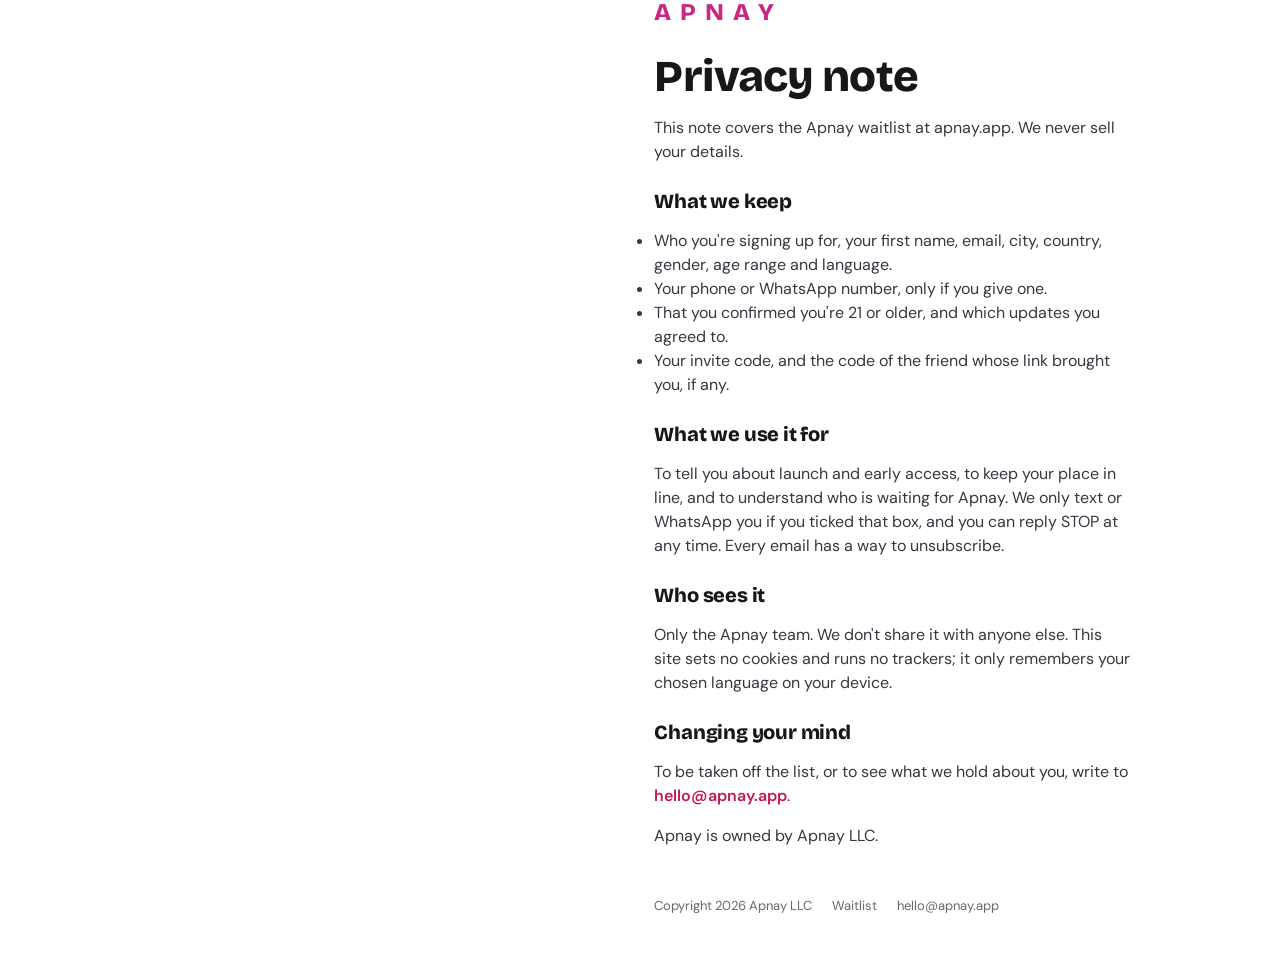
==== commit 3c0d7928: "Footer and privacy note name the company: Apnay LLC Footer reads "Copyright 2026 Apnay LLC" on both " ====
--- a/privacy.html
+++ b/privacy.html
@@ -5,7 +5,7 @@
   <meta name="viewport" content="width=device-width, initial-scale=1, viewport-fit=cover">
   <title>Privacy note — Apnay</title>
   <link rel="icon" href="favicon.svg" type="image/svg+xml">
-  <link rel="stylesheet" href="styles.css?v=1114b">
+  <link rel="stylesheet" href="styles.css?v=1114c">
 </head>
 <body>
 <main class="prose">
@@ -31,10 +31,11 @@
 
   <h2 data-i18n="pChangeH">Changing your mind</h2>
   <p class="p-change">To be taken off the list, or to see what we hold about you, write to <a href="mailto:hello@apnay.app" dir="ltr">hello@apnay.app</a>.</p>
+  <p class="muted">Apnay is owned by Apnay LLC.</p>
   <p class="muted p-english" hidden></p>
 
   <footer>
-    <span>© 2026 Apnay</span>
+    <span>Copyright 2026 Apnay LLC</span>
     <a href="/" data-i18n="pBack">Waitlist</a>
     <a href="mailto:hello@apnay.app" dir="ltr">hello@apnay.app</a>
   </footer>
--- a/styles.css
+++ b/styles.css
@@ -208,3 +208,14 @@
 .done-title.welcome { font-size: clamp(28px, 8.2vw, 40px); }
 /* screens get focus when they open (for screen readers); no outline around the whole screen */
 section[tabindex="-1"]:focus { outline: none; }
+
+/* Language switcher (globe + language name), shown from day one. English only for now. */
+body { position: relative; }
+.lang { position: absolute; top: 26px; right: 20px; z-index: 5; display: inline-flex; align-items: center; gap: 7px; height: 36px; min-height: 0; width: auto; padding: 0 12px 0 10px; border: 1.5px solid var(--line); border-radius: 999px; background: #fff; font: 600 14px/1 var(--body); color: var(--ink); cursor: pointer; }
+.lang svg { width: 17px; height: 17px; flex: none; }
+.lang .car { width: 8px; height: 8px; border-right: 1.5px solid var(--grey); border-bottom: 1.5px solid var(--grey); transform: rotate(45deg) translateY(-2px); margin-left: 2px; }
+.lang-menu { position: absolute; top: 68px; right: 20px; z-index: 6; background: #fff; border: 1.5px solid var(--line); border-radius: 16px; padding: 6px; display: flex; flex-direction: column; min-width: 210px; box-shadow: 0 8px 24px rgba(23,23,26,.08); }
+.lang-menu div { display: flex; justify-content: space-between; gap: 16px; padding: 11px 12px; border-radius: 10px; font-size: 15px; }
+.lang-menu .on { background: var(--tint); color: var(--brand-deep); font-weight: 600; }
+.lang-menu .more { color: var(--grey); font-size: 13px; }
+@media (min-width: 960px) { .lang { top: 40px; right: 48px; } .lang-menu { top: 84px; right: 48px; } }
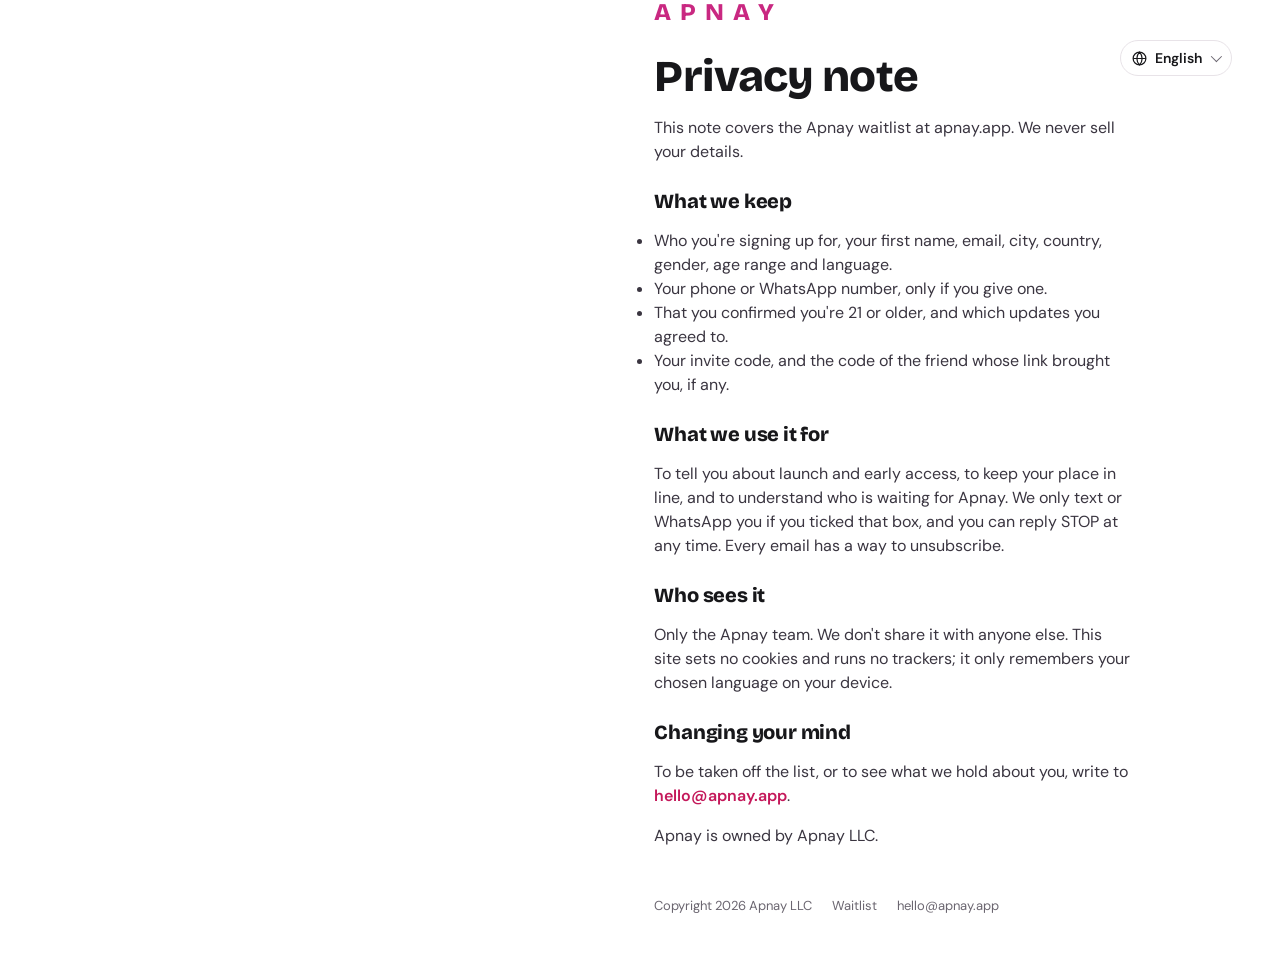
==== commit 4fcd56f2: "Waitlist: WD6/WD7 desktop lines, smaller 'Already signed up?' on desktop, language button on the pri" ====
--- a/privacy.html
+++ b/privacy.html
@@ -5,9 +5,11 @@
   <meta name="viewport" content="width=device-width, initial-scale=1, viewport-fit=cover">
   <title>Privacy note — Apnay</title>
   <link rel="icon" href="favicon.svg" type="image/svg+xml">
-  <link rel="stylesheet" href="styles.css?v=1114c">
+  <link rel="stylesheet" href="styles.css?v=1119c">
 </head>
 <body>
+<button class="lang" id="langBtn" type="button" aria-haspopup="true" aria-expanded="false" aria-controls="langMenu"><svg viewBox="0 0 24 24" fill="none" stroke="currentColor" stroke-width="1.7" aria-hidden="true"><circle cx="12" cy="12" r="9"/><path d="M3 12h18M12 3c2.5 2.6 3.7 5.6 3.7 9s-1.2 6.4-3.7 9c-2.5-2.6-3.7-5.6-3.7-9S9.5 5.6 12 3z"/></svg><span>English</span><span class="car" aria-hidden="true"></span></button>
+<div class="lang-menu" id="langMenu" hidden><div class="on">English <span aria-hidden="true">✓</span></div><div class="more">More languages are coming</div></div>
 <main class="prose">
   <a class="logo" href="/" dir="ltr" aria-label="Apnay">
     <span class="name" aria-hidden="true"><i>A</i><i>P</i><i>N</i><i>A</i><i>Y</i></span>
@@ -66,5 +68,16 @@
   if (d.pEnglish) { const e = document.querySelector('.p-english'); e.textContent = d.pEnglish; e.hidden = false; }
 })();
 </script>
+<script>
+// Language switcher: English only for now; the menu says more are coming.
+(function () {
+  const btn = document.getElementById('langBtn'); const menu = document.getElementById('langMenu');
+  if (!btn || !menu) return;
+  const set = (open) => { menu.hidden = !open; btn.setAttribute('aria-expanded', String(open)); };
+  btn.addEventListener('click', (e) => { e.stopPropagation(); set(menu.hidden); });
+  document.addEventListener('click', (e) => { if (!menu.contains(e.target)) set(false); });
+  document.addEventListener('keydown', (e) => { if (e.key === 'Escape') set(false); });
+})();
+</script>
 </body>
 </html>
--- a/styles.css
+++ b/styles.css
@@ -135,6 +135,7 @@
   form#join { margin-top: 0; padding-top: 64px; }
   form#join h2 { font-size: 22px; }
   .names { display: grid; grid-template-columns: 1fr 1fr; gap: 0 12px; }
+  #top .check-place { font-size: 14px; margin-top: 16px; } /* WD1: smaller than the line above */
   .done > .topbar, .about > .topbar, .unsubscribed > .topbar, .check > .topbar, .sent > .topbar { display: none; }
   .done, .about, .unsubscribed, .check, .sent { padding-top: 64px; }
   .done-title, .unsubscribed h1, .check h1, .sent h1 { font-size: 36px; margin-top: 0; }
